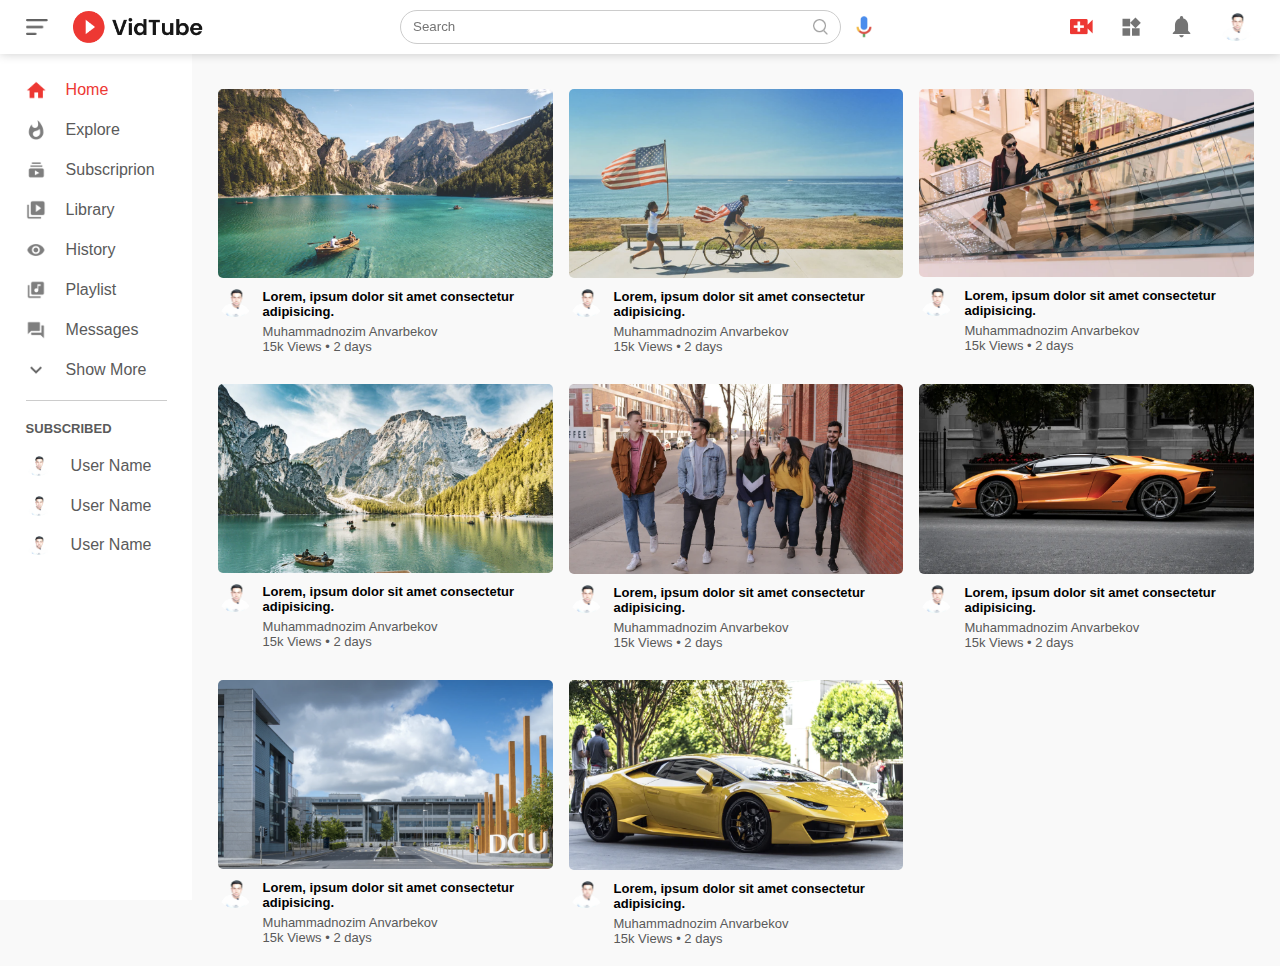
==== index.html @ 545ca799 "Youtube Clone Muhammadnozim 15. 07. 2023" ====
<!DOCTYPE html>
<html lang="en">
<head>
    <meta charset="UTF-8">
    <meta name="viewport" content="width=device-width, initial-scale=1.0">
    <!-- css file link -->
    <link rel="stylesheet" href="./css/style.css">
    <title>Youtube Clone - |HTML CSS JS|</title>
</head>
<body>
    <nav class="flex-div">
        <div class="nav-left flex-div">
            <img class="menu-icon" src="./images/menu.png">
            <img class="logo" src="./images/logo.png">
        </div>
        <div class="nav-middle flex-div">
            <div class="search-box flex-div">
                <input type="text" placeholder="Search">
                <img src="./images/search.png">
            </div>
            <img src="./images/voice-search.png" class="mic-icon">
        </div>
        <div class="nav-right flex-div">
            <img src="./images/upload.png">
            <img src="./images/more.png">
            <img src="./images/notification.png">
            <img src="./images/myPhoto.png" class="user-icon">
        </div>
    </nav>

    <!-- sidebar -->
    <div class="sidebar">
        <div class="shortcut-links">
            <a href="#"><img src="images/home.png"><p>Home</p></a>
            <a href="#"><img src="images/explore.png"><p>Explore</p></a>
            <a href="#"><img src="images/subscriprion.png"><p>Subscriprion</p></a>
            <a href="#"><img src="images/library.png"><p>Library</p></a>
            <a href="#"><img src="images/history.png"><p>History</p></a>
            <a href="#"><img src="images/playlist.png"><p>Playlist</p></a>
            <a href="#"><img src="images/messages.png"><p>Messages</p></a>
            <a href="#"><img src="images/show-more.png"><p>Show More</p></a>
            <hr>
        </div>
        <div class="subscribed-list">
            <h3>SUBSCRIBED</h3>
            <a href="#"><img src="images/myPhoto.png"><p>User Name</p></a>
            <a href="#"><img src="images/myPhoto.png"><p>User Name</p></a>
            <a href="#"><img src="images/myPhoto.png"><p>User Name</p></a>
        </div>
    </div>

    <!-- main -->

    <div class="container">
        <div class="list-container">
            
            <div class="vid-list">
                <a href="video.html"><img src="images/thumbnail1.png" class="thumbnail"></a>
                <div class="flex-div">
                    <img src="images/myPhoto.png">
                    <div class="vid-info">
                        <a href="#">Lorem, ipsum dolor sit amet consectetur adipisicing.</a>
                        <p>Muhammadnozim Anvarbekov</p>
                        <p>15k Views &bull; 2 days</p>
                    </div>
                </div>
            </div>

            <div class="vid-list">
                <a href="video.html"><img src="images/thumbnail2.png" class="thumbnail"></a>
                <div class="flex-div">
                    <img src="images/myPhoto.png">
                    <div class="vid-info">
                        <a href="#">Lorem, ipsum dolor sit amet consectetur adipisicing.</a>
                        <p>Muhammadnozim Anvarbekov</p>
                        <p>15k Views &bull; 2 days</p>
                    </div>
                </div>
            </div>

            <div class="vid-list">
                <a href="video.html"><img src="images/thumbnail3.png" class="thumbnail"></a>
                <div class="flex-div">
                    <img src="images/myPhoto.png">
                    <div class="vid-info">
                        <a href="#">Lorem, ipsum dolor sit amet consectetur adipisicing.</a>
                        <p>Muhammadnozim Anvarbekov</p>
                        <p>15k Views &bull; 2 days</p>
                    </div>
                </div>
            </div>

            <div class="vid-list">
                <a href="video.html"><img src="images/thumbnail4.png" class="thumbnail"></a>
                <div class="flex-div">
                    <img src="images/myPhoto.png">
                    <div class="vid-info">
                        <a href="#">Lorem, ipsum dolor sit amet consectetur adipisicing.</a>
                        <p>Muhammadnozim Anvarbekov</p>
                        <p>15k Views &bull; 2 days</p>
                    </div>
                </div>
            </div>

            <div class="vid-list">
                <a href="video.html"><img src="images/thumbnail5.png" class="thumbnail"></a>
                <div class="flex-div">
                    <img src="images/myPhoto.png">
                    <div class="vid-info">
                        <a href="#">Lorem, ipsum dolor sit amet consectetur adipisicing.</a>
                        <p>Muhammadnozim Anvarbekov</p>
                        <p>15k Views &bull; 2 days</p>
                    </div>
                </div>
            </div>

            <div class="vid-list">
                <a href="video.html"><img src="images/thumbnail6.png" class="thumbnail"></a>
                <div class="flex-div">
                    <img src="images/myPhoto.png">
                    <div class="vid-info">
                        <a href="#">Lorem, ipsum dolor sit amet consectetur adipisicing.</a>
                        <p>Muhammadnozim Anvarbekov</p>
                        <p>15k Views &bull; 2 days</p>
                    </div>
                </div>
            </div>

            <div class="vid-list">
                <a href="video.html"><img src="images/thumbnail7.png" class="thumbnail"></a>
                <div class="flex-div">
                    <img src="images/myPhoto.png">
                    <div class="vid-info">
                        <a href="#">Lorem, ipsum dolor sit amet consectetur adipisicing.</a>
                        <p>Muhammadnozim Anvarbekov</p>
                        <p>15k Views &bull; 2 days</p>
                    </div>
                </div>
            </div>

            <div class="vid-list">
                <a href="video.html"><img src="images/thumbnail8.png" class="thumbnail"></a>
                <div class="flex-div">
                    <img src="images/myPhoto.png">
                    <div class="vid-info">
                        <a href="#">Lorem, ipsum dolor sit amet consectetur adipisicing.</a>
                        <p>Muhammadnozim Anvarbekov</p>
                        <p>15k Views &bull; 2 days</p>
                    </div>
                </div>
            </div>

        </div>
    </div>

    <script src="js/script.js"></script>
</body>
</html>
---- css/style.css ----
*{
    margin: 0;
    padding: 0;
    box-sizing: border-box;
    font-family: 'poppins', sans-serif;
}
a{
    text-decoration: none;
    color: #5a5a5a;
}
img{
    cursor: pointer;
}

.flex-div{
    display: flex;
    align-items: center;
}

nav{
    padding: 10px 2%;
    justify-content: space-between;
    box-shadow: 0 0 10px rgba(0, 0, 0, 0.2);
    background: white;
    position: sticky;
    top: 0;
    z-index: 10;
}

.nav-right img{
    width: 25px;
    margin-right: 25px;
}

.nav-right .user-icon{
    width: 35px;
    border-radius: 50%;
    margin-right: 0;
}

.nav-left .menu-icon{
    width: 22px;
    margin-right: 25px;
}

.nav-left .logo{
    width: 130px;
}

.nav-middle .mic-icon{
    width: 16px;
}

.nav-middle .search-box{
    border: 1px solid #ccc;
    margin-right: 15px;
    padding: 8px 12px;
    border-radius: 25px;
}

.nav-middle .search-box input{
    width: 400px;
    border: 0;
    outline: 0;
    background: transparent;
}

.nav-middle .search-box img{
    width: 15px;
}

/* -------------- sidebar styles -------------- */

.sidebar{
    background: #fff;
    width: 15%;
    height: 100vh;
    position: fixed;
    top: 0;
    padding-left: 2%;
    padding-top: 80px;
}

.shortcut-links a img{
    width: 20px;
    margin-right: 20px;   
}

.shortcut-links a{
    display: flex;
    align-items: center;
    margin-bottom: 20px;
    width: fit-content;
    flex-wrap: wrap;
}

.shortcut-links a:first-child{
    color: #ed3833;
}

.sidebar hr{
    border: 0;
    height: 1px;
    background: #ccc;
    width: 85%;
}

.subscribed-list h3{
    font-size: 13px;
    margin: 20px 0;
    color: #5a5a5a;
}

.subscribed-list a{
    display: flex;
    align-items: center;
    margin-bottom: 20px;
    width: fit-content;
    flex-wrap: wrap;
}

.subscribed-list a img{
    width: 25px;
    border-radius: 50%;
    margin-right: 20px;
}

.small-sidebar{
    width: 5%;
}

.small-sidebar a p{
    display: none;
}

.small-sidebar h3{
    display: none;
}

.small-sidebar hr{
    width: 50%;
    margin-bottom: 25px;
}


/* ---------------- main styles ---------------- */

.container{
    background: #f9f9f9;
    padding-left: 17%;
    padding-right: 2%;
    padding-top: 20px;
    padding-bottom: 20px;
}

.large-container{
    padding-left: 7%;
}

.list-container{
    display: grid;
    grid-template-columns: repeat(auto-fit, minmax(250px, 1fr));
    column-gap: 16px;
    row-gap: 30px;
    margin-top: 15px;
}

.vid-list .thumbnail{
    width: 100%;
    border-radius: 5px;
}

.vid-list .flex-div{
    align-items: flex-start;
    margin-top: 7px;
}

.vid-list .flex-div img{
    width: 35px;
    margin-right: 10px;
    border-radius: 50%;
}

.vid-info{
    color: #5a5a5a;
    font-size: 13px;
}

.vid-info a{
    color: #000;
    font-weight: 600;
    display: block;
    margin-bottom: 5px;
}


@media (max-width: 900px){
    .menu-icon{
        display: none;
    }
    .sidebar{
        display: none;
    }
    .container, .large-container{
        padding-left: 5%;
        padding-right: 5%;
    }
    .nav-right img{
        display: none;
    }
    .nav-right .user-icon{
        display: block;
        width: 30px;
    }
    .nav-middle .search-box input{
        width: 100px;
    }
    .nav-middle .mic-icon{
        display: none;
    }
    .logo{
        width: 90px;
    }

}

/* ----------------- video page ----------------- */

.play-container{
    padding-left: 2%;
}

.row{
    display: flex;
    justify-content: space-between;
    flex-wrap: wrap;
}

.play-video{
    flex-basis: 69%;
}

.right-sidebar{
    flex-basis: 30%;
}

.play-video video{
    width: 100%;
}

.side-video-list{
    display: flex;
    justify-content: space-between;
    margin-bottom: 8px;
}

.side-video-list img{
    width: 100%;
}

.side-video-list .small-thumbnail{
    flex-basis: 49%;
}

.side-video-list .vid-info{
    flex-basis: 49%;
}

.play-video .tags a{
    color: #0000ff;
    font-size: 13px;
}

.play-video h3{
    font-weight: 600;
    font-size: 22px;
}

.play-video .play-video-info{
    display: flex;
    align-items: center;
    justify-content: space-between;
    flex-wrap: wrap;
    margin-top: 10px;
    font-size: 14px;
    color: #5a5a5a;
}

.play-video .play-video-info a img{
    width: 20px;
    margin-right: 8px;
}

.play-video .play-video-info a{
    display: inline-flex;
    align-items: center;
    margin-left: 15px;
}

.play-video hr{
    border: 0;
    height: 1px;
    background: #ccc;
    margin: 10px 0;
}

.publisher{
    display: flex;
    align-items: center;
    margin-top: 20px;
}

.publisher div{
    flex: 1;
    line-height: 18px;
}

.publisher img{
    width: 40px;
    border-radius: 50%;
    margin-right: 15px;
}

.publisher div p{
    color: #000;
    font-weight: 600;
    font-size: 18px;
}

.publisher div span{
    font-size: 13px;
    color: #5a5a5a;
}

.publisher button{
    background: red;
    color: #fff;
    padding: 8px 30px;
    border: 0;
    outline: 0;
    border-radius: 4px;
    cursor: pointer;
}

.vid-description{
    padding-left: 55px;
    margin: 15px 0;
}

.vid-description p{
    font-size: 14px;
    margin-bottom: 5px;
    color: #5a5a5a;
}

.vid-description h4{
    font-size: 14px;
    color: #5a5a5a;
    margin-top: 15px;
}

.add-comment{
    display: flex;
    align-items: center;
    margin: 30px 0;
}

.add-comment img{
    width: 35px;
    border-radius: 50%;
    margin-right: 15px;
}

.add-comment input{
    border: none;
    outline: none;
    border-bottom: 1px solid #ccc;
    width: 100%;
    padding-top: 10px;
    background: transparent;
}

.old-comment{
    display: flex;
    align-items: center;
    margin: 20px 0;
}

.old-comment img{
    width: 35px;
    border-radius: 50%;
    margin-right: 15px;
}

.old-comment h3{
    font-size: 14px;
    margin-bottom: 2px;
}

.old-comment h3 span{
    font-size: 12px;
    color: #5a5a5a;
    font-weight: 500;
    margin-left: 8px;
}

.old-comment .acomment-action{
    display: flex;
    align-items: center;
    margin: 8px 0;
    font-size: 14px;
}

.old-comment .acomment-action img{
    border-radius: 0;
    width: 20px;
    margin-right: 5px;
}

.old-comment .acomment-action span{
    margin-right: 20px;
    color: #5a5a5a;
}

.old-comment .acomment-action a{
    color: #0000ff;
}

@media (max-width: 900px){
    .play-video{
        flex-basis: 100%;
    }
    .right-sidebar{
        flex-basis: 100%;
    }
    .play-container{
        padding-left: 5%;
    }
    .vid-description{
        padding-left: 0;
    }
    .play-video .play-video-info a{
        margin-left: 0;
        margin-right: 15px;
        margin-top: 15px;
    }
}
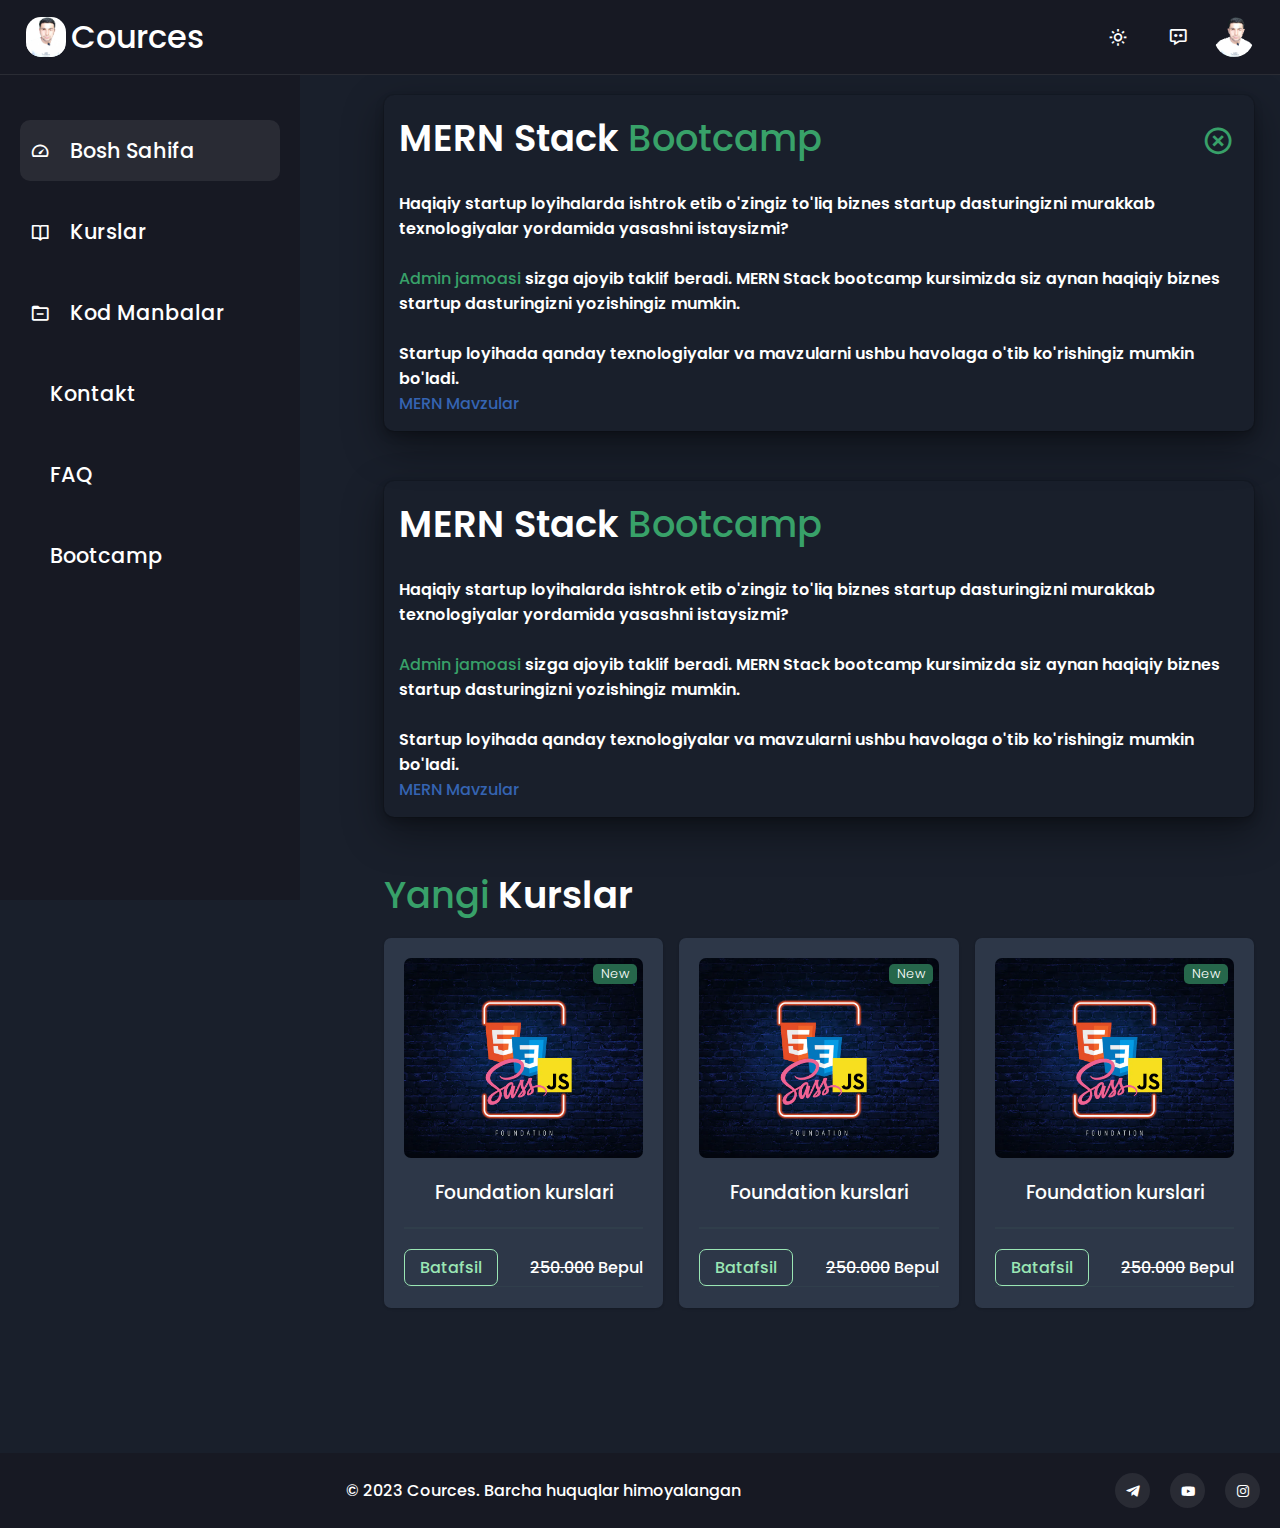
==== commit 072ee9f7: "Cources" ====
--- a/index.html
+++ b/index.html
@@ -3,27 +3,29 @@
 <head>
     <meta charset="UTF-8">
     <meta name="viewport" content="width=device-width, initial-scale=1.0">
-    <!-- css file link -->
+     <!-- ----------------- favicon ----------------- -->
+     <link rel="shortcut icon" href="https://cdn-icons-png.flaticon.com/512/1754/1754435.png" type="image/x-icon">
+    <!-- -------------- fontawesome icons -------------- -->
+    <link rel="stylesheet" href="https://cdnjs.cloudflare.com/ajax/libs/font-awesome/6.4.0/css/all.min.css" integrity="sha512-iecdLmaskl7CVkqkXNQ/ZH/XLlvWZOJyj7Yy7tcenmpD1ypASozpmT/E0iPtmFIB46ZmdtAc9eNBvH0H/ZpiBw==" crossorigin="anonymous" referrerpolicy="no-referrer" />
+    <!-- -------------- box icons -------------- -->
+    <link href='https://unpkg.com/boxicons@2.1.4/css/boxicons.min.css' rel='stylesheet'>
+    <!-- ---------------- css file link ---------------- -->
     <link rel="stylesheet" href="./css/style.css">
-    <title>Youtube Clone - |HTML CSS JS|</title>
+    <title>Cources</title>
 </head>
 <body>
     <nav class="flex-div">
         <div class="nav-left flex-div">
-            <img class="menu-icon" src="./images/menu.png">
-            <img class="logo" src="./images/logo.png">
-        </div>
-        <div class="nav-middle flex-div">
-            <div class="search-box flex-div">
-                <input type="text" placeholder="Search">
-                <img src="./images/search.png">
-            </div>
-            <img src="./images/voice-search.png" class="mic-icon">
+            <i class="fa-sharp fa-solid fa-bars-staggered bars hidden"></i>
+            <a class="flex-div" href="#">
+            <img class="menu-icon" src="./images/myPhoto.png">
+            <h1 class="logo">Cources</h1>
+           </a>
         </div>
         <div class="nav-right flex-div">
-            <img src="./images/upload.png">
-            <img src="./images/more.png">
-            <img src="./images/notification.png">
+            <i class='bx bx-sun sun'></i>
+            <i style="color: #292B34;" class='bx bx-moon icon__hidden moon'></i>
+            <i class='bx bx-message-dots message__icon'></i>
             <img src="./images/myPhoto.png" class="user-icon">
         </div>
     </nav>
@@ -31,128 +33,132 @@
     <!-- sidebar -->
     <div class="sidebar">
         <div class="shortcut-links">
-            <a href="#"><img src="images/home.png"><p>Home</p></a>
-            <a href="#"><img src="images/explore.png"><p>Explore</p></a>
-            <a href="#"><img src="images/subscriprion.png"><p>Subscriprion</p></a>
-            <a href="#"><img src="images/library.png"><p>Library</p></a>
-            <a href="#"><img src="images/history.png"><p>History</p></a>
-            <a href="#"><img src="images/playlist.png"><p>Playlist</p></a>
-            <a href="#"><img src="images/messages.png"><p>Messages</p></a>
-            <a href="#"><img src="images/show-more.png"><p>Show More</p></a>
-            <hr>
-        </div>
-        <div class="subscribed-list">
-            <h3>SUBSCRIBED</h3>
-            <a href="#"><img src="images/myPhoto.png"><p>User Name</p></a>
-            <a href="#"><img src="images/myPhoto.png"><p>User Name</p></a>
-            <a href="#"><img src="images/myPhoto.png"><p>User Name</p></a>
+            <div class="sidebar__link active"><a href="index.html"><i class='bx bx-tachometer'></i><p>Bosh Sahifa</p></a></div>
+            <div class="sidebar__link"><a href="cources.html"><i class='bx bx-book-open'></i><p>Kurslar</p></a></div>
+            <div class="sidebar__link"><a href="#"><i class='bx bx-folder-minus'></i><p>Kod Manbalar</p></a></div>
+            <div class="sidebar__link"><a href="contact.html"><i class="fa-regular fa-address-book"></i><p>Kontakt</p></a></div>
+            <div class="sidebar__link"><a href="#"><i class="fa-regular fa-circle-question"></i><p>FAQ</p></a></div>
+            <div class="sidebar__link"><a href="#"><i class="fa-solid fa-signal"></i><p>Bootcamp</p></a></div>
         </div>
     </div>
 
     <!-- main -->
 
     <div class="container">
-        <div class="list-container">
-            
-            <div class="vid-list">
-                <a href="video.html"><img src="images/thumbnail1.png" class="thumbnail"></a>
-                <div class="flex-div">
-                    <img src="images/myPhoto.png">
-                    <div class="vid-info">
-                        <a href="#">Lorem, ipsum dolor sit amet consectetur adipisicing.</a>
-                        <p>Muhammadnozim Anvarbekov</p>
-                        <p>15k Views &bull; 2 days</p>
+            <div class="content">
+                <div class="content__box">
+                    <h1 class="content__title">MERN Stack <span>Bootcamp</span></h1>
+                    <p class="parag__info">
+                        Haqiqiy startup loyihalarda ishtrok etib o'zingiz to'liq biznes startup dasturingizni murakkab texnologiyalar yordamida yasashni istaysizmi?
+                    </p>
+                    <p class="parag__info">
+                        <span>Admin jamoasi</span> sizga ajoyib taklif beradi. MERN Stack bootcamp kursimizda siz aynan haqiqiy biznes startup dasturingizni yozishingiz mumkin.
+                    </p>
+                    <p class="parag__info">
+                        Startup loyihada qanday texnologiyalar va mavzularni ushbu havolaga o'tib ko'rishingiz mumkin bo'ladi.
+                        <br>
+                        <a href="#">MERN Mavzular</a>
+                    </p>
+                    <div class="content__close-icon">
+                        <i onclick="removeContent()" class='bx bx-x-circle'></i>
                     </div>
                 </div>
             </div>
 
-            <div class="vid-list">
-                <a href="video.html"><img src="images/thumbnail2.png" class="thumbnail"></a>
-                <div class="flex-div">
-                    <img src="images/myPhoto.png">
-                    <div class="vid-info">
-                        <a href="#">Lorem, ipsum dolor sit amet consectetur adipisicing.</a>
-                        <p>Muhammadnozim Anvarbekov</p>
-                        <p>15k Views &bull; 2 days</p>
-                    </div>
+            <!-- two content -->
+            <div class="content">
+                <div class="content__box">
+                    <h1 class="content__title">MERN Stack <span>Bootcamp</span></h1>
+                    <p class="parag__info">
+                        Haqiqiy startup loyihalarda ishtrok etib o'zingiz to'liq biznes startup dasturingizni murakkab texnologiyalar yordamida yasashni istaysizmi?
+                    </p>
+                    <p class="parag__info">
+                        <span>Admin jamoasi</span> sizga ajoyib taklif beradi. MERN Stack bootcamp kursimizda siz aynan haqiqiy biznes startup dasturingizni yozishingiz mumkin.
+                    </p>
+                    <p class="parag__info">
+                        Startup loyihada qanday texnologiyalar va mavzularni ushbu havolaga o'tib ko'rishingiz mumkin bo'ladi.
+                        <br>
+                        <a href="#">MERN Mavzular</a>
+                    </p>
                 </div>
             </div>
 
-            <div class="vid-list">
-                <a href="video.html"><img src="images/thumbnail3.png" class="thumbnail"></a>
-                <div class="flex-div">
-                    <img src="images/myPhoto.png">
-                    <div class="vid-info">
-                        <a href="#">Lorem, ipsum dolor sit amet consectetur adipisicing.</a>
-                        <p>Muhammadnozim Anvarbekov</p>
-                        <p>15k Views &bull; 2 days</p>
+
+
+            <h1 class="content__title"><span>Yangi</span> Kurslar</h1>
+
+            <div class="list-container">
+                
+                <div class="card__content ">
+                    <div class="card__img-box">
+                        <a href="cource.html"><img class="card__img" src="images/foundation.webp"></a>
+                        <div class="new">New</div>
+                    </div>
+                    <h3 class="card__title">Foundation kurslari</h3>
+                    <hr>
+                    <div class="card__footer">
+                        <div class="card__footer-left"><a href="cource.html">Batafsil</a></div>
+                        <div class="card__footer-right">
+                            <del>250.000</del>
+                            <span>Bepul</span>
+                        </div>
                     </div>
                 </div>
-            </div>
-
-            <div class="vid-list">
-                <a href="video.html"><img src="images/thumbnail4.png" class="thumbnail"></a>
-                <div class="flex-div">
-                    <img src="images/myPhoto.png">
-                    <div class="vid-info">
-                        <a href="#">Lorem, ipsum dolor sit amet consectetur adipisicing.</a>
-                        <p>Muhammadnozim Anvarbekov</p>
-                        <p>15k Views &bull; 2 days</p>
+            
+                <div class="card__content ">
+                    <div class="card__img-box">
+                        <a href="cource.html"><img class="card__img" src="images/foundation.webp"></a>
+                        <div class="new">New</div>
+                    </div>
+                    <h3 class="card__title">Foundation kurslari</h3>
+                    <hr>
+                    <div class="card__footer">
+                        <div class="card__footer-left"><a href="cource.html">Batafsil</a></div>
+                        <div class="card__footer-right">
+                            <del>250.000</del>
+                            <span>Bepul</span>
+                        </div>
                     </div>
                 </div>
-            </div>
-
-            <div class="vid-list">
-                <a href="video.html"><img src="images/thumbnail5.png" class="thumbnail"></a>
-                <div class="flex-div">
-                    <img src="images/myPhoto.png">
-                    <div class="vid-info">
-                        <a href="#">Lorem, ipsum dolor sit amet consectetur adipisicing.</a>
-                        <p>Muhammadnozim Anvarbekov</p>
-                        <p>15k Views &bull; 2 days</p>
+            
+                <div class="card__content ">
+                    <div class="card__img-box">
+                        <a href="cource.html"><img class="card__img" src="images/foundation.webp"></a>
+                        <div class="new">New</div>
+                    </div>
+                    <h3 class="card__title">Foundation kurslari</h3>
+                    <hr>
+                    <div class="card__footer">
+                        <div class="card__footer-left"><a href="cource.html">Batafsil</a></div>
+                        <div class="card__footer-right">
+                            <del>250.000</del>
+                            <span>Bepul</span>
+                        </div>
                     </div>
                 </div>
-            </div>
+               
+        </div>
 
-            <div class="vid-list">
-                <a href="video.html"><img src="images/thumbnail6.png" class="thumbnail"></a>
-                <div class="flex-div">
-                    <img src="images/myPhoto.png">
-                    <div class="vid-info">
-                        <a href="#">Lorem, ipsum dolor sit amet consectetur adipisicing.</a>
-                        <p>Muhammadnozim Anvarbekov</p>
-                        <p>15k Views &bull; 2 days</p>
+                <!-- Footer all page -->
+                <footer class="page__footer">
+                    <div class="page__footer-left">
+                        <span>© 2023 Cources. Barcha huquqlar himoyalangan</span>
                     </div>
-                </div>
-            </div>
+                    <div class="page__footer-right">
+                        <div class="social__links">
+                            <a class="social__link" href="#"><i class='bx bxl-telegram'></i></a>
+                            <a class="social__link" href="#"><i class='bx bxl-youtube'></i></a>
+                            <a class="social__link" href="#"><i class='bx bxl-instagram'></i></a>
+                        </div>
+                    </div>
+                </footer>
+                <!-- Footer all page -->
 
-            <div class="vid-list">
-                <a href="video.html"><img src="images/thumbnail7.png" class="thumbnail"></a>
-                <div class="flex-div">
-                    <img src="images/myPhoto.png">
-                    <div class="vid-info">
-                        <a href="#">Lorem, ipsum dolor sit amet consectetur adipisicing.</a>
-                        <p>Muhammadnozim Anvarbekov</p>
-                        <p>15k Views &bull; 2 days</p>
-                    </div>
-                </div>
-            </div>
-
-            <div class="vid-list">
-                <a href="video.html"><img src="images/thumbnail8.png" class="thumbnail"></a>
-                <div class="flex-div">
-                    <img src="images/myPhoto.png">
-                    <div class="vid-info">
-                        <a href="#">Lorem, ipsum dolor sit amet consectetur adipisicing.</a>
-                        <p>Muhammadnozim Anvarbekov</p>
-                        <p>15k Views &bull; 2 days</p>
-                    </div>
-                </div>
-            </div>
-
-        </div>
     </div>
 
+
+    <!-- --------------- script file link --------------- -->
+    <script src="js/request.js"></script>
     <script src="js/script.js"></script>
 </body>
 </html>--- a/css/style.css
+++ b/css/style.css
@@ -1,228 +1,638 @@
+/* google fonts */
+@import url('https://fonts.googleapis.com/css2?family=Arvo:ital,wght@0,400;0,700;1,400;1,700&family=Poppins:ital,wght@0,100;0,300;0,400;0,500;0,600;0,700;0,800;0,900;1,100;1,300&display=swap');
+
 *{
     margin: 0;
     padding: 0;
     box-sizing: border-box;
-    font-family: 'poppins', sans-serif;
-}
+    font-family: 'Arvo', serif;
+    font-weight: 500;
+    font-family: 'Poppins', sans-serif;
+}
+
+/* dark mode colors */
+:root{
+    --darkMode: #171923;
+    --darkModeHover: #292B34;
+    --darkContent: #191F2B;
+    --greenColor: #38A169;
+    --greenTwoColor: #9AE6B4;
+    --greenTwoColorHover: rgba(154, 230, 180, 0.12);
+    --blueColor: #3564B2;
+    --whiteColor: #ffffff;
+    --cardColor: #2D3748;
+
+    /* shadows */
+    --contentMainShadow: rgba(0, 0, 0, 0.1) 0px 0px 0px 1px,rgba(0, 0, 0, 0.2) 0px 5px 10px,rgba(0, 0, 0, 0.4) 0px 15px 40px;
+    --contentShadow: 0 1px 3px 0 rgba(0, 0, 0, 0.1),0 1px 2px 0 rgba(0, 0, 0, 0.06);
+}
+
+/* light mode colors */
+:root.active{
+    --darkMode: #F7FAFC;
+    --darkModeHover: #EDF2F7;
+    --darkContent: #F7F7F7;
+    --greenColor: #38A169;
+    --greenTwoColor: #9AE6B4;
+    --greenTwoColorHover: rgba(154, 230, 180, 0.12);
+    --blueColor: #3564B2;
+    --whiteColor: #191F2B;
+    --cardColor: #fff;
+}
+
+
+body{
+    background-color: var(--darkContent);
+}
+
 a{
     text-decoration: none;
     color: #5a5a5a;
 }
 img{
+    width: 100%;
     cursor: pointer;
 }
 
+.btn{
+    padding: 10px 50px;
+    border-radius: 5px;
+    border: none;
+    background-color: var(--greenTwoColor);
+    transition: .5s ease;
+    cursor: pointer;
+    font-size: 1rem;
+    font-weight: 600;
+}
+
+.btn:hover{
+    background-color: var(--greenColor);
+}
+
 .flex-div{
     display: flex;
     align-items: center;
 }
 
 nav{
-    padding: 10px 2%;
+    padding: 13px 2%;
     justify-content: space-between;
-    box-shadow: 0 0 10px rgba(0, 0, 0, 0.2);
-    background: white;
+    border-bottom: .5px solid rgb(120, 120, 120, .2);
     position: sticky;
     top: 0;
     z-index: 10;
-}
-
-.nav-right img{
-    width: 25px;
-    margin-right: 25px;
+    background-color: var(--darkMode);
+    width: 100%;
+}
+
+.nav-right i{
+    font-size: 20px;
+    margin-right: 12px;
+    padding: 10px 14px;
+    border-radius: 5px;
+    color: var(--whiteColor);
+    cursor: pointer;
+    transition: .5s ease;
+}
+.nav-right i:hover{
+    background-color: var(--darkModeHover);
 }
 
 .nav-right .user-icon{
-    width: 35px;
+    width: 40px;
+    height: 40px;
+    object-fit: cover;
     border-radius: 50%;
     margin-right: 0;
 }
 
 .nav-left .menu-icon{
-    width: 22px;
-    margin-right: 25px;
+    width: 40px;
+    height: 40px;
+    object-fit: cover;
+    border-radius: 15px;
+    margin-right: 5px;
+    background-color: var(--whiteColor);
+}
+.bars{
+    color: var(--whiteColor);
+    font-size: 15px;
+    margin-right: 15px;
+    padding: 7px 14px;
+    border-radius: 5px;
+    background-color: var(--darkModeHover);
+}
+
+.hidden{
+    display: none;
+}
+.icon__hidden{
+    display: none;
 }
 
 .nav-left .logo{
     width: 130px;
-}
-
-.nav-middle .mic-icon{
-    width: 16px;
-}
-
-.nav-middle .search-box{
-    border: 1px solid #ccc;
-    margin-right: 15px;
-    padding: 8px 12px;
-    border-radius: 25px;
-}
-
-.nav-middle .search-box input{
-    width: 400px;
-    border: 0;
-    outline: 0;
-    background: transparent;
-}
-
-.nav-middle .search-box img{
-    width: 15px;
+    color: var(--whiteColor);
 }
 
 /* -------------- sidebar styles -------------- */
 
 .sidebar{
-    background: #fff;
-    width: 15%;
+    background-color: var(--darkMode);
+    width: 300px;
     height: 100vh;
     position: fixed;
     top: 0;
-    padding-left: 2%;
-    padding-top: 80px;
-}
-
-.shortcut-links a img{
-    width: 20px;
+    /* padding-left: 2%; */
+    padding-top: 100px;
+    z-index: 1;
+}
+
+.shortcut-links a i{
+    font-size: 20px;
     margin-right: 20px;   
 }
 
 .shortcut-links a{
     display: flex;
     align-items: center;
-    margin-bottom: 20px;
     width: fit-content;
     flex-wrap: wrap;
-}
-
-.shortcut-links a:first-child{
-    color: #ed3833;
-}
-
-.sidebar hr{
-    border: 0;
-    height: 1px;
-    background: #ccc;
-    width: 85%;
-}
-
-.subscribed-list h3{
-    font-size: 13px;
-    margin: 20px 0;
-    color: #5a5a5a;
-}
-
-.subscribed-list a{
-    display: flex;
-    align-items: center;
-    margin-bottom: 20px;
-    width: fit-content;
-    flex-wrap: wrap;
-}
-
-.subscribed-list a img{
-    width: 25px;
-    border-radius: 50%;
-    margin-right: 20px;
-}
-
-.small-sidebar{
-    width: 5%;
-}
-
-.small-sidebar a p{
-    display: none;
-}
-
-.small-sidebar h3{
-    display: none;
-}
-
-.small-sidebar hr{
-    width: 50%;
-    margin-bottom: 25px;
+    color: var(--whiteColor);
+}
+
+.sidebar__link{
+    padding: 15px 10px;
+    margin: 20px;
+    border-radius: 10px;
+    display: flex;
+    align-items: center;
+    justify-content: flex-start;
+    cursor: pointer;
+}
+.sidebar__link.active{
+    background-color: var(--darkModeHover);
+}
+
+.sidebar__link:hover{
+    background-color: var(--darkModeHover);
+}
+.sidebar__link a{
+    font-size: 1.3rem;
+    font-weight: 700;
 }
 
 
 /* ---------------- main styles ---------------- */
 
 .container{
-    background: #f9f9f9;
-    padding-left: 17%;
+    position: relative;
+    padding-left: 30%;
     padding-right: 2%;
     padding-top: 20px;
     padding-bottom: 20px;
 }
 
+.content__box{
+    width: 100%;
+    min-height: 300px;
+    /* background: url('/images/thumbnail1.png') no-repeat; */
+    background-size: cover;
+    box-shadow: var(--contentMainShadow);
+    padding: 15px;
+    border-radius: 10px;
+    margin-bottom: 50px;
+    position: relative;
+    transition: .5s ease;
+}
+
+.content__close-icon{
+    position: absolute;
+    top: 25px;
+    right: 20px;
+    font-size: 2rem;
+    color: var(--greenColor);
+    cursor: pointer;
+}
+
+.content__title{
+    color: var(--whiteColor);
+    font-weight: 600;
+    font-size: 2.3rem;
+}
+
+.content__title span{
+    color: var(--greenColor);
+}
+
+.parag__info{
+    margin-top: 25px;
+    line-height: 25px;
+    color: var(--whiteColor);
+    font-weight: 600;
+}
+.parag__info span{
+    color: var(--greenColor);
+}
+.parag__info a{
+    color: var(--blueColor);
+}
+
 .large-container{
     padding-left: 7%;
 }
 
 .list-container{
     display: grid;
-    grid-template-columns: repeat(auto-fit, minmax(250px, 1fr));
+    grid-template-columns: repeat(auto-fit, minmax(270px, 1fr));
     column-gap: 16px;
     row-gap: 30px;
     margin-top: 15px;
 }
 
-.vid-list .thumbnail{
-    width: 100%;
-    border-radius: 5px;
-}
-
-.vid-list .flex-div{
-    align-items: flex-start;
-    margin-top: 7px;
-}
-
-.vid-list .flex-div img{
-    width: 35px;
-    margin-right: 10px;
-    border-radius: 50%;
-}
-
-.vid-info{
-    color: #5a5a5a;
-    font-size: 13px;
-}
-
-.vid-info a{
-    color: #000;
-    font-weight: 600;
-    display: block;
-    margin-bottom: 5px;
-}
-
-
-@media (max-width: 900px){
-    .menu-icon{
-        display: none;
-    }
+@media (max-width: 1024px){
     .sidebar{
-        display: none;
+        width: 300px;
+        transition: .4s ease-in-out;
+        left: -100%;
+    }
+    .add{
+        left: 0;
     }
     .container, .large-container{
         padding-left: 5%;
         padding-right: 5%;
     }
-    .nav-right img{
-        display: none;
-    }
     .nav-right .user-icon{
         display: block;
-        width: 30px;
-    }
-    .nav-middle .search-box input{
-        width: 100px;
-    }
-    .nav-middle .mic-icon{
+    }
+    .hidden{
+        display: block;
+    }
+    .message__icon{
         display: none;
     }
-    .logo{
-        width: 90px;
-    }
-
-}
+}
+
+
+/* ----------------- cources page styles ----------------- */
+
+hr{
+    border: 1px solid rgba(119, 255, 153, 0.04);
+}
+
+.card__content{
+    height: 370px;
+    padding: 20px;
+    border-radius: 7px;
+    background-color: var(--cardColor);
+    box-shadow: var(--contentShadow);
+}
+
+.card__img-box{
+    width: 100%;
+    height: 200px;
+    border-radius: 7px;
+    overflow: hidden;
+    position: relative;
+}
+
+.card__img{
+    width: 100%;
+    height: 100%;
+    object-fit: cover;
+}
+
+.new{
+    position: absolute;
+    padding: 1px 8px;
+    font-size: .8rem;
+    color: white;
+    border-radius: 5px;
+    background-color: #26674B;
+    top: 6px;
+    right: 6px;
+    font-weight: 300;
+}
+
+.card__title{
+    color: var(--whiteColor);
+    text-align: center;
+    margin: 20px 0;
+}
+
+.card__footer{
+    margin: 20px 0;
+    display: flex;
+    align-items: center;
+    justify-content: space-between;
+    border-bottom: 1px solid rgba(119, 255, 153, 0.04);
+}
+.card__footer.remove__border{
+    border: none;
+}
+
+.card__footer-left{
+    display: flex;
+    align-items: center;
+}
+
+.card__footer-left a{
+    padding: 5px 15px;
+    border: 1px solid var(--greenTwoColor);
+    color: var(--greenTwoColor);
+    background-color: transparent;
+    transition: .5s ease;
+    border-radius: 7px;
+}
+.card__footer-left:hover a{
+    background-color: var(--greenTwoColorHover);
+}
+.card__footer-right{
+    color: var(--whiteColor);
+}
+
+
+/* ----------------- cource page style ------------------ */
+
+.cource__box{
+    background-color: var(--cardColor);
+    box-shadow: var(--contentShadow);
+    position: relative;
+}
+
+.course__content{
+    width: 59%;
+    /* width: 100%; */
+}
+
+.cource__title{
+    color: var(--whiteColor);
+    margin-top: 10px;
+    margin-bottom: 10px;
+}
+
+.cource__subtitle{
+    color: var(--whiteColor);
+    font-weight: 400;
+}
+
+.stars__box{
+    margin-top: 15px;
+    color: var(--whiteColor);
+}
+
+.cource__card{
+    min-height: 370px;
+    padding: 20px;
+    border-radius: 7px;
+    background-color: var(--darkContent);
+    margin-top: 30px;
+    border: 1px solid rgba(119, 255, 153, 0.04);
+    
+    /* kichrayganda o'zgaradigan hususiyatlar */
+    position: absolute;
+    right: 5px;
+    top: 5px;
+    width: 39%;
+    box-shadow: var(--contentMainShadow);
+}
+
+.price{
+    color: var(--whiteColor);
+    font-size: 1.3rem;
+}
+
+.watching__cource{
+    display: inline-block;
+    text-align: center;
+    width: 100%;
+    padding: 10px;
+    font-size: 1.1rem;
+    cursor: pointer;
+    background-color: var(--greenTwoColor);
+    border: 1px solid var(--greenTwoColor);
+    border-radius: 5px;
+    color: var(--darkContent);
+    transition: .5s ease;
+}
+
+.watching__cource:hover{
+    background-color: var(--greenColor);
+    border: 1px solid var(--greenColor);
+
+}
+
+/* course body styles */
+
+.page__content{
+    min-height: 200px;
+}
+
+.course__nav-list{
+    display: flex;
+    align-items: center;
+    justify-content: center;
+}
+
+.course__nav-links{
+    border-bottom: 2px solid #5a5a5a;
+    width: 100%;
+    text-align: center;
+    line-height: 50px;
+    margin-bottom: 30px;
+}
+
+.course__nav-links.active{
+    border-bottom: 2px solid var(--greenColor);
+    width: 100%;
+    text-align: center;
+}
+.course__nav-links.active .course__nav-link{
+    color: var(--greenColor);
+}
+
+.course__nav-link{
+    color: var(--whiteColor);
+}
+
+.course__info h1, .course__info p{
+    color: var(--whiteColor);
+}
+
+.course__subtitle{
+    margin-top: 20px;
+    display: flex;
+    align-items: center;
+    column-gap: 15px;
+}
+.course__subtitle i{
+    font-size: 10px;
+}
+
+.course__learn{
+    margin-top: 40px;
+}
+
+.list__learn{
+    display: flex;
+    align-items: center;
+    justify-content: space-between;
+    margin-top: 20px;
+    padding-right: 15%;
+}
+
+.learn__left p i{
+    margin-right: 15px;
+    font-size: 10px;
+}
+
+
+.page__footer{
+    background-color: var(--darkMode);
+    padding: 20px;
+    position: absolute;
+    bottom: 0;
+    right: 0;
+    left: 0;
+    padding-left: 27%;
+    z-index: -1;
+    display: flex;
+    align-items: center;
+    justify-content: space-between;
+    margin-bottom: -200px;
+}
+
+.page__footer-left{
+    text-align: center;
+    color: var(--whiteColor);
+    margin: 5px 0;
+}
+
+.social__links{
+    display: flex;
+    align-items: center;
+    column-gap: 20px;
+}
+.social__link{
+    background-color: var(--darkModeHover);
+    width: 35px;
+    height: 35px;
+    display: flex;
+    align-items: center;
+    justify-content: center;
+    border-radius: 50%;
+    color: var(--whiteColor);
+    transition: .5s ease;
+}
+
+.social__link:hover{
+    background-color: var(--cardColor);
+}
+
+/* ------------ video accordion styles -------------- */
+.accordion__vids{
+    list-style: none;
+}
+
+.accordion__vids h1{
+    color: var(--whiteColor);
+}
+
+.accordion__vids p{
+    display: flex;
+    align-items: center;
+    column-gap: 20px;
+    color: var(--whiteColor);
+}
+
+.accordion__vids p i{
+    font-size: 10px;
+    color: var(--whiteColor);
+}
+
+.accordio__vid{
+    margin: 20px 0;
+    cursor: pointer;
+}
+
+.accordion__v{
+    display: flex;
+    align-items: center;
+    justify-content: space-between;
+    background-color: var(--cardColor);
+    color: var(--whiteColor);
+    padding: 20px;
+    cursor: pointer;
+    border-radius: 5px;
+}
+
+.accordion__content{
+    max-height: 0;
+    overflow: hidden;
+    transition: all .4s ease-in;
+}
+
+.accordion__content-item{
+    display: flex;
+    align-items: center;
+    justify-content: space-between;
+    background-color: var(--darkContent);
+    padding: 20px;
+    margin: 15px 0;
+    border-radius: 5px;
+}
+
+.accordion__content-item-left{
+    display: flex;
+    align-items: center;
+    column-gap: 10px;
+}
+
+.accordion__content-title, .accordion__content-item-time{
+    color: var(--whiteColor);
+}
+.accordion__content-item-time{
+    text-decoration: underline;
+}
+.accordion__content-title.active, .accordion__content-item-time.active{
+    color: var(--greenColor);
+}
+
+.accordion__input{
+    display: none;
+}
+
+.accordion__input:checked + .accordion__content{
+    max-height: 400px;
+}
+.down__icon {
+    transform: rotate(180deg);
+}
+
+
+@media (max-width: 1024px){
+    .course__content{
+        width: 100%;
+    }
+    .cource__card{
+        /* kichrayganda o'zgaradigan hususiyatlar */
+        position: relative;
+        width: 100%;
+        box-shadow: var(--contentShadow);
+        top: 0;
+        right: 0;
+    }
+    .page__footer{
+        padding-left: 5%;
+        padding-right: 5%;
+        justify-content: center;
+        flex-direction: column;
+    }
+}
+
+
+/* ----------------- video styles ----------------- */
 
 /* ----------------- video page ----------------- */
 
@@ -236,195 +646,115 @@
     flex-wrap: wrap;
 }
 
+/* main video section */
+
 .play-video{
-    flex-basis: 69%;
-}
-
+    flex-basis: 65%;
+}
+
+.play-video video{
+    padding: 18px;
+    background-color: var(--cardColor);
+    border-radius: 5px;
+    width: 100%;
+}
+
+.play-video h3{
+    font-size: 2rem;
+    color: var(--whiteColor);
+    margin: 12px 0;
+}
+.play-video hr{
+    margin-bottom: 25px;
+}
+
+/* main video section */
+
+/* right sidebar styles */
 .right-sidebar{
-    flex-basis: 30%;
-}
-
-.play-video video{
-    width: 100%;
-}
-
-.side-video-list{
-    display: flex;
-    justify-content: space-between;
-    margin-bottom: 8px;
-}
-
-.side-video-list img{
-    width: 100%;
-}
-
-.side-video-list .small-thumbnail{
-    flex-basis: 49%;
-}
-
-.side-video-list .vid-info{
-    flex-basis: 49%;
-}
-
-.play-video .tags a{
-    color: #0000ff;
-    font-size: 13px;
-}
-
-.play-video h3{
-    font-weight: 600;
-    font-size: 22px;
-}
-
-.play-video .play-video-info{
-    display: flex;
-    align-items: center;
-    justify-content: space-between;
-    flex-wrap: wrap;
-    margin-top: 10px;
-    font-size: 14px;
-    color: #5a5a5a;
-}
-
-.play-video .play-video-info a img{
-    width: 20px;
-    margin-right: 8px;
-}
-
-.play-video .play-video-info a{
-    display: inline-flex;
-    align-items: center;
-    margin-left: 15px;
-}
-
-.play-video hr{
-    border: 0;
-    height: 1px;
-    background: #ccc;
-    margin: 10px 0;
-}
-
-.publisher{
-    display: flex;
-    align-items: center;
-    margin-top: 20px;
-}
-
-.publisher div{
-    flex: 1;
-    line-height: 18px;
-}
-
-.publisher img{
-    width: 40px;
-    border-radius: 50%;
-    margin-right: 15px;
-}
-
-.publisher div p{
-    color: #000;
-    font-weight: 600;
-    font-size: 18px;
-}
-
-.publisher div span{
-    font-size: 13px;
-    color: #5a5a5a;
-}
-
-.publisher button{
-    background: red;
-    color: #fff;
-    padding: 8px 30px;
-    border: 0;
-    outline: 0;
-    border-radius: 4px;
-    cursor: pointer;
-}
-
-.vid-description{
-    padding-left: 55px;
-    margin: 15px 0;
-}
-
-.vid-description p{
-    font-size: 14px;
-    margin-bottom: 5px;
-    color: #5a5a5a;
-}
-
-.vid-description h4{
-    font-size: 14px;
-    color: #5a5a5a;
+    flex-basis: 32%;
+    padding: 18px;
+    height: 80vh;
+    background-color: var(--darkMode);
+    border-radius: 5px;
+    overflow-y: scroll;
+}
+.right-sidebar::-webkit-scrollbar{
+    display: none;
+}
+
+/* -------------- Contact page styles -------------- */
+
+.contact__title{
+    color: var(--greenColor);
+}
+.contact__subtitle{
+    color: var(--whiteColor);
+    font-weight: 400;
+}
+
+.form__box{
+    display: flex;
+    align-items: center;
+    gap: 20px;
+    column-gap: 50px;
+    min-height: 450px;
+    padding: 20px;
+    border-radius: 7px;
+    background-color: var(--cardColor);
+    box-shadow: var(--contentShadow);
+    overflow: hidden;
+}
+
+.form__content{
+    width: 50%;
+}
+.form__icons{
+    width: 40%;
+    font-size: 17.5rem;
+    color: #718096;
+}
+
+.input__box{
+    display: flex;
+    flex-direction: column;
+}
+
+.input__box label{
+    color: var(--whiteColor);
     margin-top: 15px;
-}
-
-.add-comment{
-    display: flex;
-    align-items: center;
-    margin: 30px 0;
-}
-
-.add-comment img{
-    width: 35px;
-    border-radius: 50%;
-    margin-right: 15px;
-}
-
-.add-comment input{
-    border: none;
+    margin-bottom: 10px;
+}
+
+.input__box input, .input__box textarea{
+    padding: 15px;
+    background-color: transparent;
+    border: 1px solid rgb(72, 82, 100);
+    border-radius: 5px;
     outline: none;
-    border-bottom: 1px solid #ccc;
-    width: 100%;
-    padding-top: 10px;
-    background: transparent;
-}
-
-.old-comment{
-    display: flex;
-    align-items: center;
-    margin: 20px 0;
-}
-
-.old-comment img{
-    width: 35px;
-    border-radius: 50%;
-    margin-right: 15px;
-}
-
-.old-comment h3{
-    font-size: 14px;
-    margin-bottom: 2px;
-}
-
-.old-comment h3 span{
-    font-size: 12px;
-    color: #5a5a5a;
-    font-weight: 500;
-    margin-left: 8px;
-}
-
-.old-comment .acomment-action{
-    display: flex;
-    align-items: center;
-    margin: 8px 0;
-    font-size: 14px;
-}
-
-.old-comment .acomment-action img{
-    border-radius: 0;
-    width: 20px;
-    margin-right: 5px;
-}
-
-.old-comment .acomment-action span{
-    margin-right: 20px;
-    color: #5a5a5a;
-}
-
-.old-comment .acomment-action a{
-    color: #0000ff;
-}
+    font-size: 1rem;
+    color: var(--whiteColor);
+}
+.input__box input{
+    max-width: 100%;
+}
+.input__box input:focus, .input__box textarea:focus{
+    border: 1px solid var(--greenColor);
+}
+
+::placeholder{
+    color: #5E6472;
+}
+
+.input__box textarea{
+    resize: vertical;
+}
+
+.form__content .btn{
+    margin-top: 30px;
+    color: var(--darkMode);
+}
+
 
 @media (max-width: 900px){
     .play-video{
@@ -436,12 +766,157 @@
     .play-container{
         padding-left: 5%;
     }
-    .vid-description{
-        padding-left: 0;
-    }
-    .play-video .play-video-info a{
-        margin-left: 0;
-        margin-right: 15px;
-        margin-top: 15px;
+    .form__icons{
+        display: none;
+    }
+    .form__content {
+        width: 100%;
+    }
+    .mentor__avatar-box{
+        display: none;
+    }
+}
+
+/* --------------------- Sharhlar styles --------------------- */
+
+.comment__box{
+    display: flex;
+    align-items: flex-start;
+    justify-content: center;
+    column-gap: 20px;
+    margin-top: 20px;
+    border-bottom: 1px solid rgba(255, 255, 255, 0.4);
+}
+
+.user__icons{
+    width: 15%;
+}
+
+.user__icon-box{
+    width: 50px;
+    height: 50px;
+    border-radius: 50%;
+    overflow: hidden;
+}
+
+.user__icon{
+    width: 100%;
+    height: 100%;
+    object-fit: cover;
+}
+
+.user__name{
+    font-size: 1.2rem;
+    color: var(--whiteColor);
+}
+
+.user__name span{
+    font-weight: 300;
+    font-size: 1rem;
+    margin-left: 5px;
+}
+
+.user__stars{
+    margin-top: -5px;
+}
+.user__star{
+    color: gold;
+    font-size: .7rem;
+}
+
+.user__message{
+    margin-top: 10px;
+    font-weight: 400;
+    line-height: 25px;
+    margin-bottom: 10px;
+}
+
+.comment__btn{
+    display: block;
+    margin: 30px auto 0 auto;
+    background-color: transparent;
+    border: 1px solid var(--greenTwoColor);
+    color: var(--greenTwoColor);
+    padding: 5px 12px;
+}
+
+.comment__btn:hover{
+    background-color: rgb(119, 215, 140, 0.1);
+}
+
+
+/* ------------------ mentor styles ------------------ */
+
+.mentors{
+    display: flex;
+    align-items: flex-start;
+    column-gap: 20px;
+}
+
+.mentor__avatar-box{
+    width: 130px;
+    height: 130px;
+    border-radius: 50%;
+    overflow: hidden;
+    object-fit: cover;
+}
+
+.mentor__avatar{
+    width: 100%;
+    height: 100%;
+    object-fit: cover;
+    background-color: var(--whiteColor);
+}
+
+.mentor__name, .mentor__subtitle{
+    font-size: 1.2rem;
+    color: var(--whiteColor);
+    font-weight: 600;
+}
+.mentor__subtitle{
+    font-weight: 400;
+    font-size: 1rem;
+}
+
+.mentor__comments{
+    display: flex;
+    align-items: center;
+    justify-content: space-between;
+}
+
+.mentor__comment{
+    display: flex;
+    align-items: center;
+    column-gap: 5px;
+    margin-top: 10px;
+}
+
+.mentor__comment i{
+    color: var(--greenColor);
+    font-size: 1.2rem;
+}
+
+.mentor__infos{
+    margin-top: 20px;
+}
+
+.mentor__info{
+    font-weight: 400;
+    margin: 20px 0;
+}
+
+.mentor__info span{
+    color: var(--greenColor);
+    font-weight: 600;
+}
+
+
+
+
+@media (max-width: 390px){
+    .mentor__comments{
+        align-items: flex-start;
+        justify-content: flex-start;
+        flex-direction: column;
     }
 }